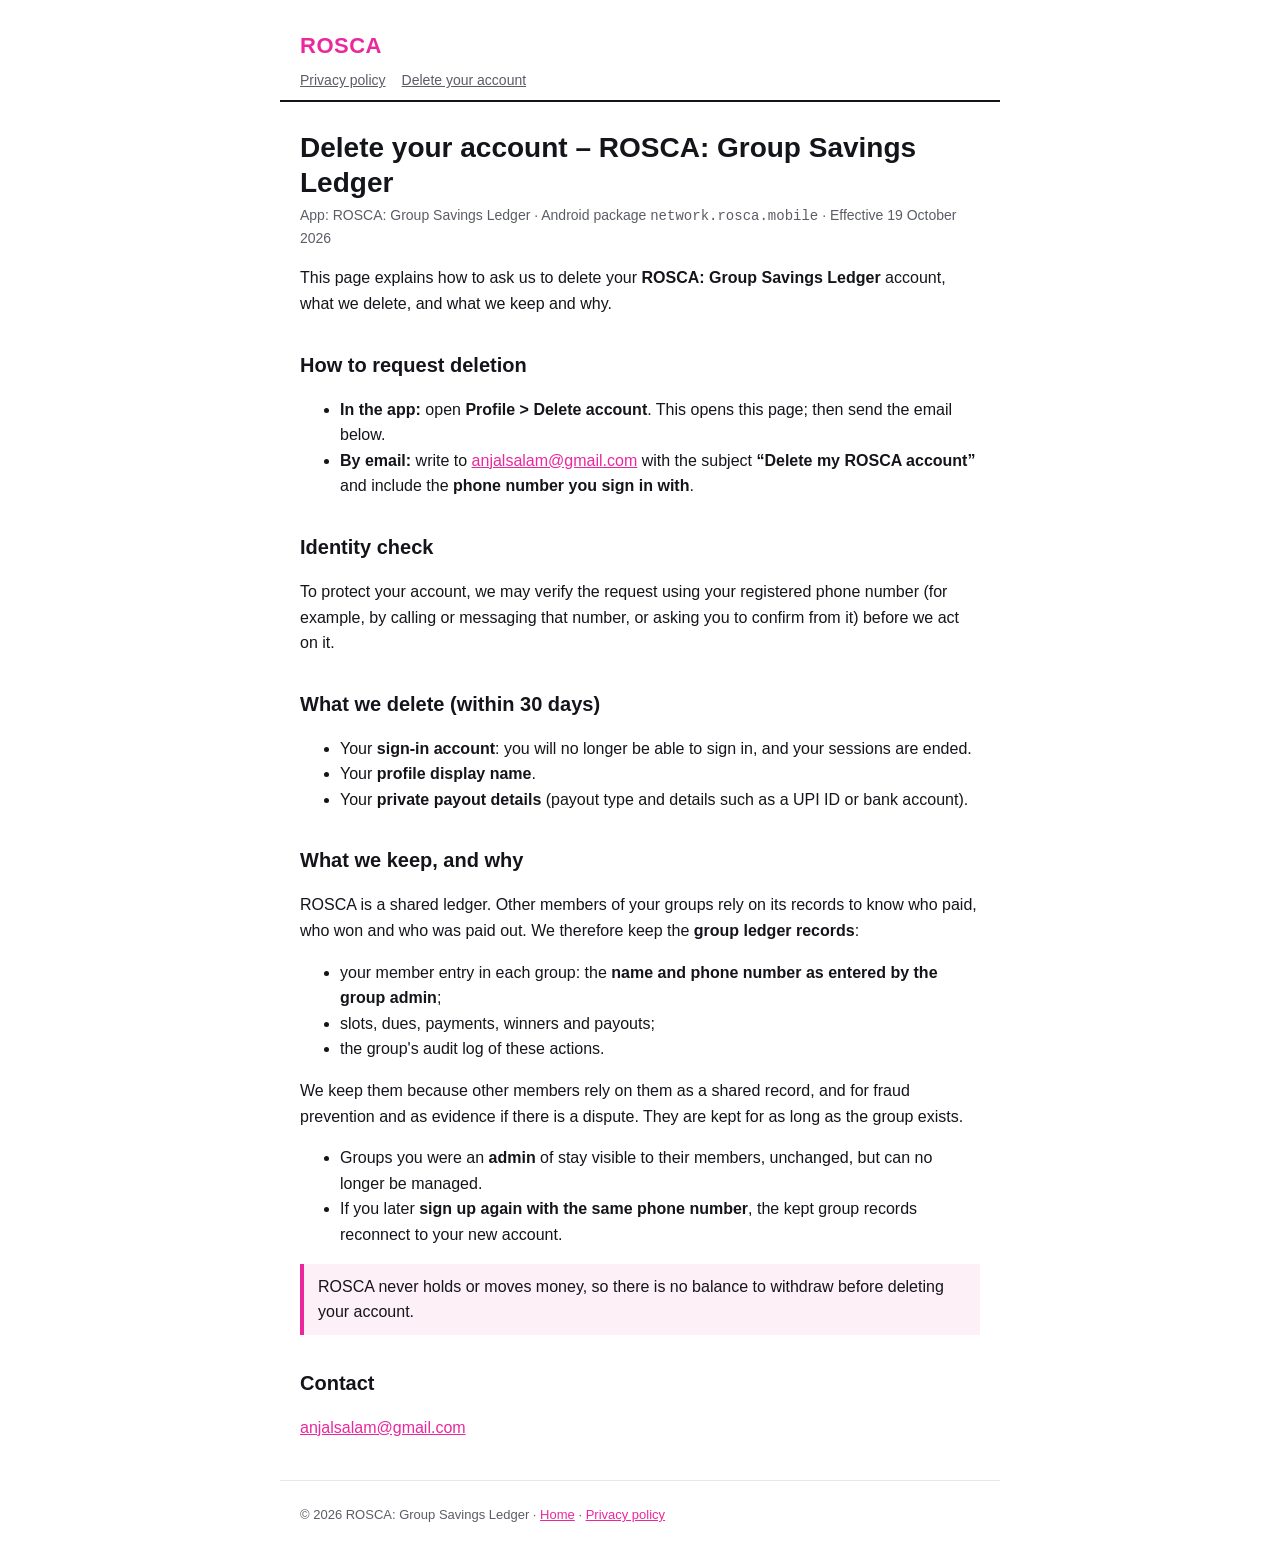
==== delete-account.html @ 6e4ddaaf "Add privacy policy and account deletion pages Co-authored-by: mobzztr <mobzztr@users.noreply.github." ====
<!doctype html>
<html lang="en">
<head>
<meta charset="utf-8">
<meta name="viewport" content="width=device-width,initial-scale=1">
<title>Delete your account – ROSCA: Group Savings Ledger</title>
<link rel="stylesheet" href="style.css">
</head>
<body>
<header>
  <a class="brand" href="index.html">ROSCA</a>
  <nav><a href="privacy.html">Privacy policy</a><a href="delete-account.html">Delete your account</a></nav>
</header>
<main>
<h1>Delete your account – ROSCA: Group Savings Ledger</h1>
<p class="meta">App: ROSCA: Group Savings Ledger · Android package <code>network.rosca.mobile</code> · Effective 19 October 2026</p>

<p>This page explains how to ask us to delete your <strong>ROSCA: Group Savings Ledger</strong> account, what we delete, and what we keep and why.</p>

<h2>How to request deletion</h2>
<ul>
<li><strong>In the app:</strong> open <strong>Profile &gt; Delete account</strong>. This opens this page; then send the email below.</li>
<li><strong>By email:</strong> write to <a href="mailto:anjalsalam@gmail.com?subject=Delete%20my%20ROSCA%20account&amp;body=Please%20delete%20my%20ROSCA%20account.%0ARegistered%20phone%20number%3A%20">anjalsalam@gmail.com</a> with the subject <strong>“Delete my ROSCA account”</strong> and include the <strong>phone number you sign in with</strong>.</li>
</ul>

<h2>Identity check</h2>
<p>To protect your account, we may verify the request using your registered phone number (for example, by calling or messaging that number, or asking you to confirm from it) before we act on it.</p>

<h2>What we delete (within 30 days)</h2>
<ul>
<li>Your <strong>sign-in account</strong>: you will no longer be able to sign in, and your sessions are ended.</li>
<li>Your <strong>profile display name</strong>.</li>
<li>Your <strong>private payout details</strong> (payout type and details such as a UPI ID or bank account).</li>
</ul>

<h2>What we keep, and why</h2>
<p>ROSCA is a shared ledger. Other members of your groups rely on its records to know who paid, who won and who was paid out. We therefore keep the <strong>group ledger records</strong>:</p>
<ul>
<li>your member entry in each group: the <strong>name and phone number as entered by the group admin</strong>;</li>
<li>slots, dues, payments, winners and payouts;</li>
<li>the group's audit log of these actions.</li>
</ul>
<p>We keep them because other members rely on them as a shared record, and for fraud prevention and as evidence if there is a dispute. They are kept for as long as the group exists.</p>
<ul>
<li>Groups you were an <strong>admin</strong> of stay visible to their members, unchanged, but can no longer be managed.</li>
<li>If you later <strong>sign up again with the same phone number</strong>, the kept group records reconnect to your new account.</li>
</ul>

<div class="note">ROSCA never holds or moves money, so there is no balance to withdraw before deleting your account.</div>

<h2>Contact</h2>
<p><a href="mailto:anjalsalam@gmail.com">anjalsalam@gmail.com</a></p>
</main>
<footer>© 2026 ROSCA: Group Savings Ledger · <a href="index.html">Home</a> · <a href="privacy.html">Privacy policy</a></footer>
</body>
</html>
---- style.css ----
:root{--pink:#EB279D;--ink:#14151A;--muted:#5B5D66;--line:#E6E7EC;--bg:#fff}
*{box-sizing:border-box}
body{margin:0;font:16px/1.6 -apple-system,BlinkMacSystemFont,"Segoe UI",Roboto,Helvetica,Arial,sans-serif;color:var(--ink);background:var(--bg)}
header,main,footer{max-width:720px;margin:0 auto;padding:0 20px}
header{padding-top:28px;padding-bottom:8px;border-bottom:2px solid var(--ink)}
header a.brand{font-weight:800;font-size:22px;color:var(--pink);text-decoration:none;letter-spacing:.5px}
nav{margin-top:6px;font-size:14px}
nav a{color:var(--muted);margin-right:16px}
h1{font-size:28px;line-height:1.25;margin:28px 0 4px}
h2{font-size:20px;margin:32px 0 8px}
h3{font-size:17px;margin:20px 0 6px}
p.meta{color:var(--muted);font-size:14px;margin-top:0}
a{color:var(--pink)}
table{width:100%;border-collapse:collapse;font-size:15px;margin:12px 0}
th,td{border:1px solid var(--line);padding:8px 10px;text-align:left;vertical-align:top}
th{background:#F9FAFC}
.note{border-left:4px solid var(--pink);background:#FDF0F7;padding:10px 14px;margin:16px 0}
.btn{display:inline-block;background:var(--pink);color:#fff;text-decoration:none;font-weight:700;padding:12px 18px;border-radius:8px;margin:6px 8px 6px 0}
footer{color:var(--muted);font-size:13px;padding-top:24px;padding-bottom:40px;border-top:1px solid var(--line);margin-top:40px}
@media (max-width:480px){h1{font-size:24px}table{font-size:14px}th,td{padding:6px}}
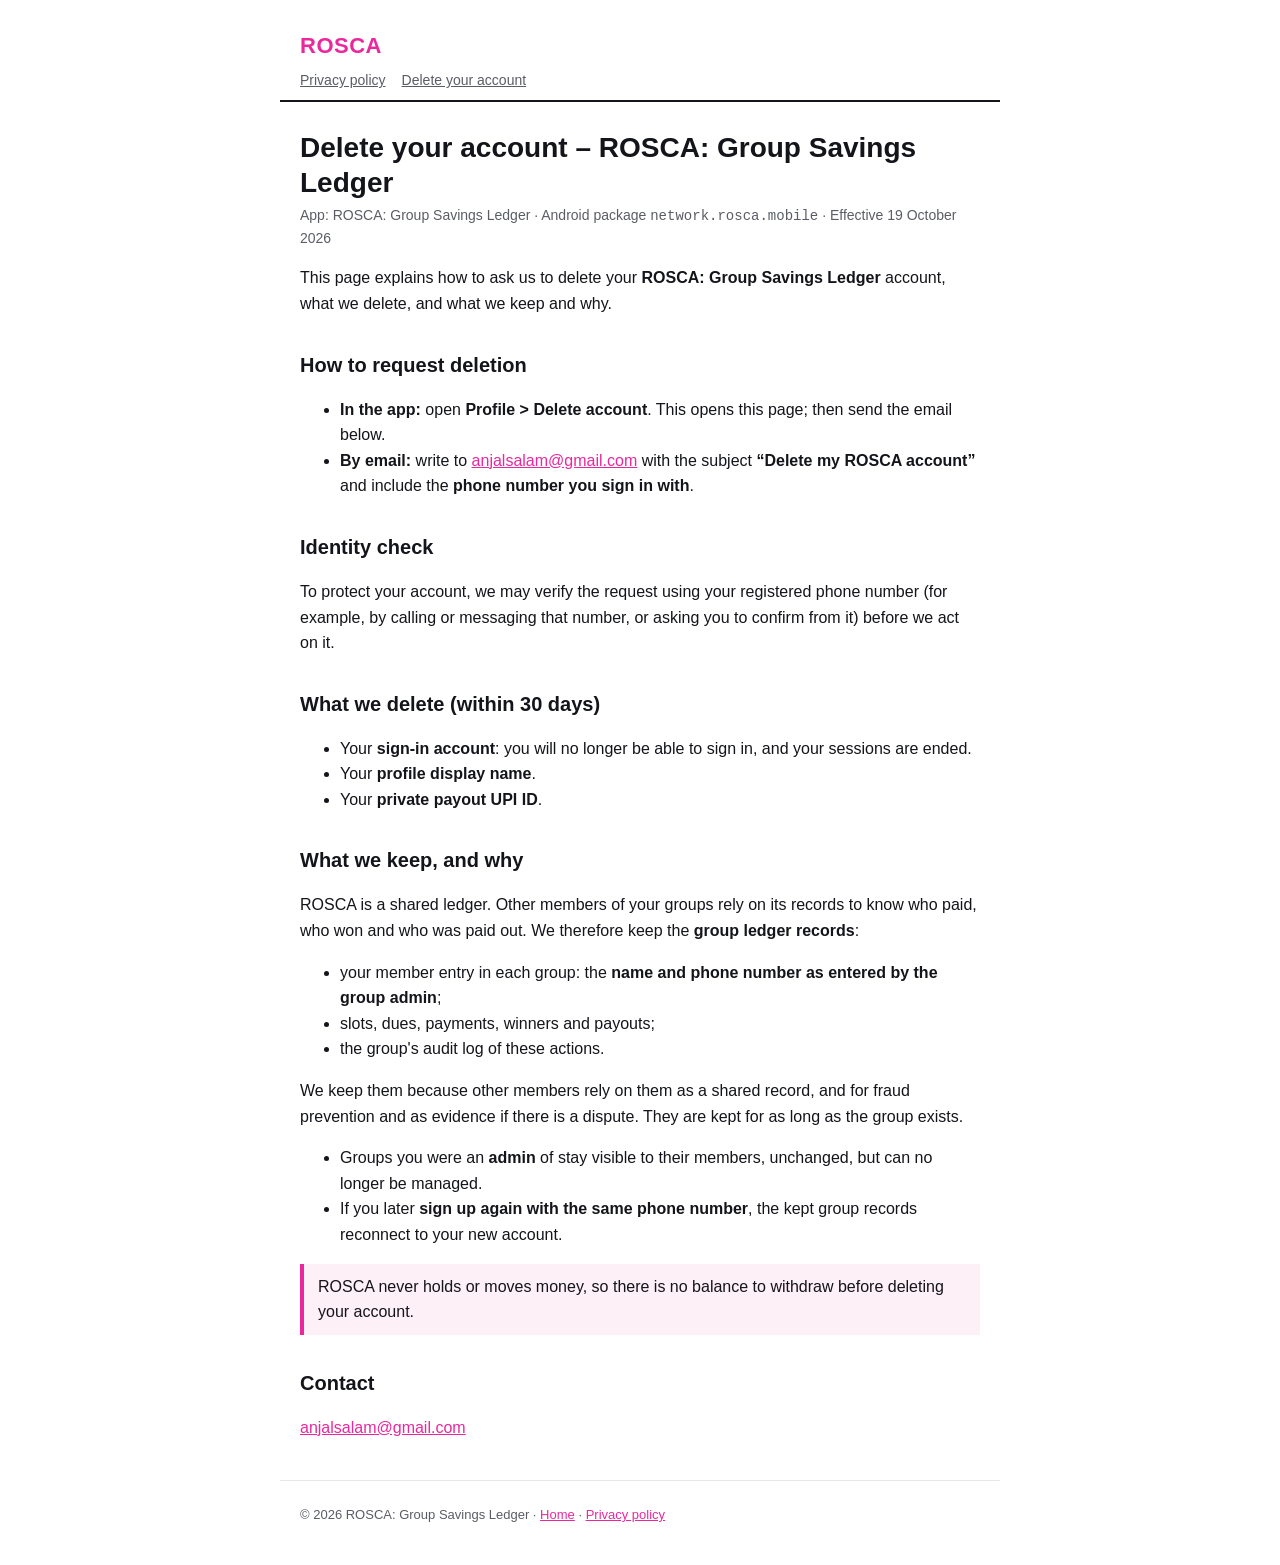
==== commit c020d638: "Describe payouts as an optional UPI ID. Pages still said payouts could include a bank account and IF" ====
--- a/delete-account.html
+++ b/delete-account.html
@@ -30,7 +30,7 @@
 <ul>
 <li>Your <strong>sign-in account</strong>: you will no longer be able to sign in, and your sessions are ended.</li>
 <li>Your <strong>profile display name</strong>.</li>
-<li>Your <strong>private payout details</strong> (payout type and details such as a UPI ID or bank account).</li>
+<li>Your <strong>private payout UPI ID</strong>.</li>
 </ul>
 
 <h2>What we keep, and why</h2>
